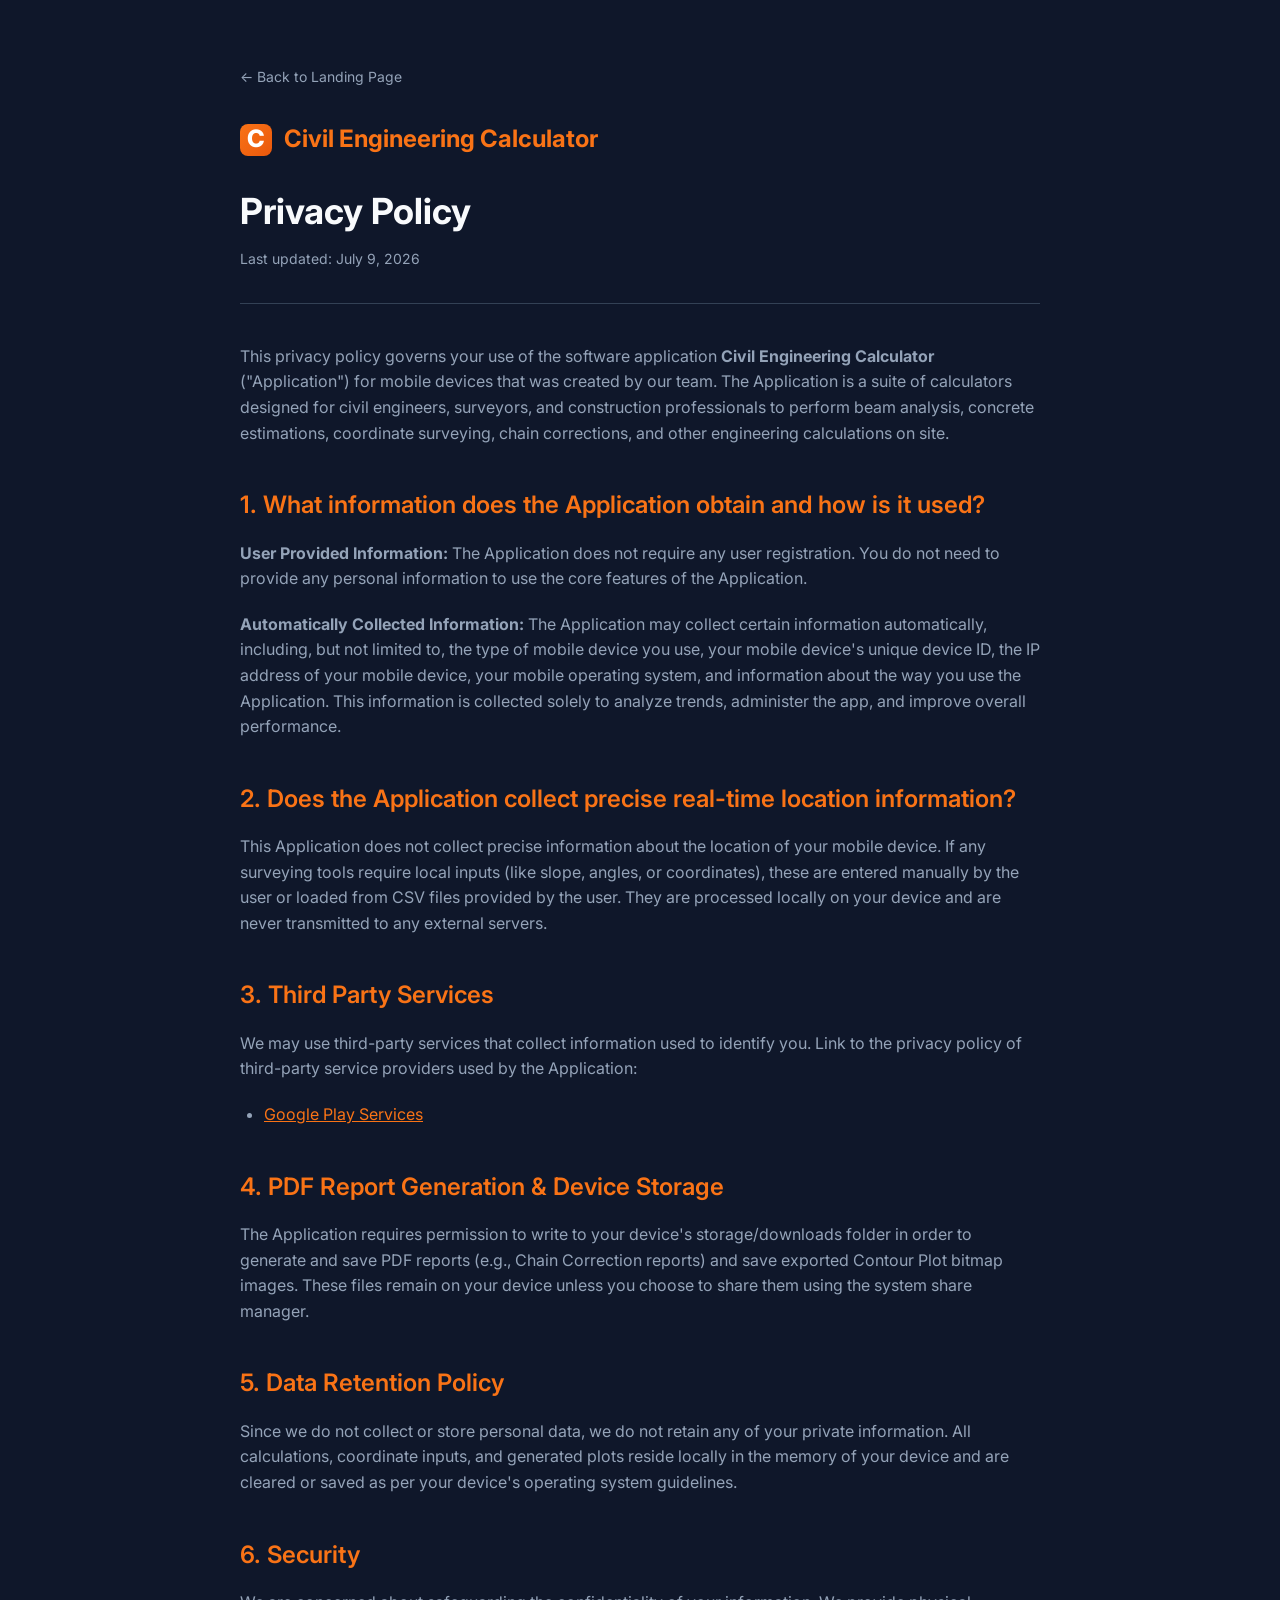
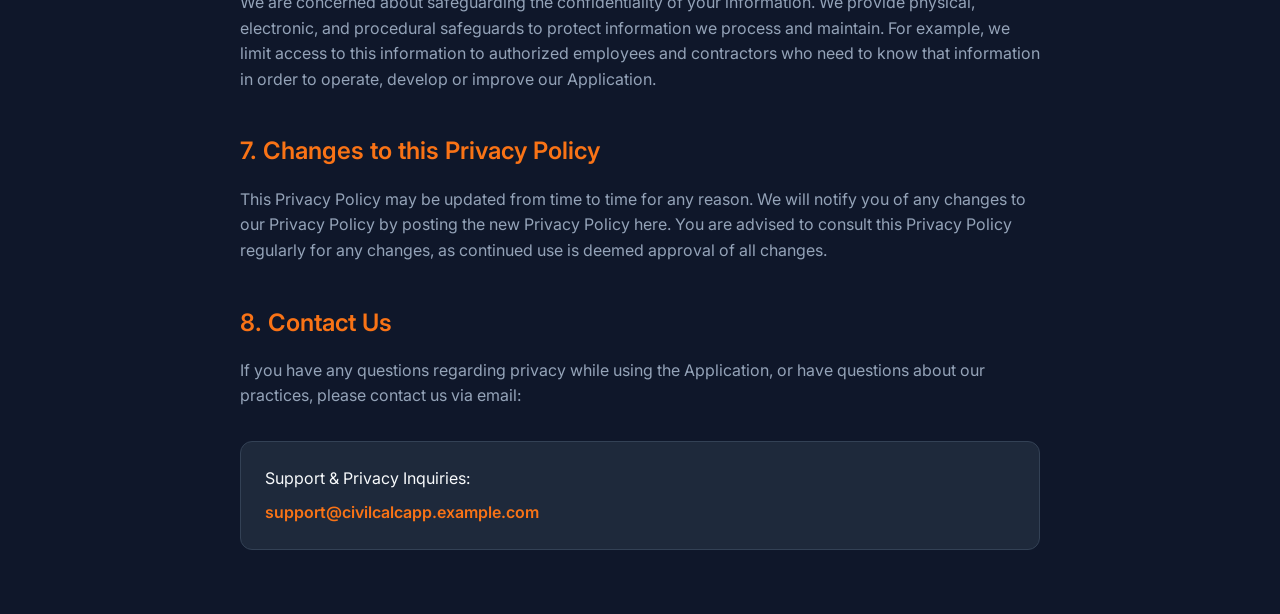
==== privacy.html @ 0c4109f0 "Initial commit of landing page and privacy policy" ====
<!DOCTYPE html>
<html lang="en">
<head>
    <meta charset="UTF-8">
    <meta name="viewport" content="width=device-width, initial-scale=1.0">
    <title>Privacy Policy - Civil Engineering Calculator</title>
    <link rel="preconnect" href="https://fonts.googleapis.com">
    <link rel="preconnect" href="https://fonts.gstatic.com" crossorigin>
    <link href="https://fonts.googleapis.com/css2?family=Inter:wght@300;400;500;600;700&display=swap" rel="stylesheet">
    <style>
        :root {
            --primary: #f97316;
            --primary-dark: #ea580c;
            --bg: #0f172a;
            --card-bg: #1e293b;
            --text: #f8fafc;
            --text-muted: #94a3b8;
            --border: #334155;
        }

        body {
            font-family: 'Inter', sans-serif;
            background-color: var(--bg);
            color: var(--text);
            line-height: 1.6;
            margin: 0;
            padding: 0;
        }

        .container {
            max-width: 800px;
            margin: 0 auto;
            padding: 4rem 2rem;
        }

        .header {
            border-bottom: 1px solid var(--border);
            padding-bottom: 2rem;
            margin-bottom: 2.5rem;
        }

        .logo {
            display: inline-flex;
            align-items: center;
            gap: 0.75rem;
            color: var(--primary);
            font-weight: 700;
            font-size: 1.5rem;
            text-decoration: none;
            margin-bottom: 1.5rem;
        }

        .logo-icon {
            width: 32px;
            height: 32px;
            background: linear-gradient(135deg, var(--primary), var(--primary-dark));
            border-radius: 8px;
            display: flex;
            align-items: center;
            justify-content: center;
            color: white;
            font-weight: 800;
        }

        h1 {
            font-size: 2.25rem;
            font-weight: 700;
            margin: 0 0 0.5rem 0;
        }

        .last-updated {
            color: var(--text-muted);
            font-size: 0.875rem;
        }

        h2 {
            font-size: 1.5rem;
            font-weight: 600;
            margin-top: 2.5rem;
            margin-bottom: 1rem;
            color: var(--primary);
        }

        p, ul, li {
            color: var(--text-muted);
            font-size: 1rem;
        }

        p {
            margin-bottom: 1.25rem;
        }

        ul {
            padding-left: 1.5rem;
            margin-bottom: 1.5rem;
        }

        li {
            margin-bottom: 0.5rem;
        }

        .contact-card {
            background-color: var(--card-bg);
            border: 1px solid var(--border);
            border-radius: 12px;
            padding: 1.5rem;
            margin-top: 2rem;
        }

        .contact-card p {
            margin: 0;
            color: var(--text);
        }

        .contact-email {
            display: inline-block;
            margin-top: 0.5rem;
            color: var(--primary);
            text-decoration: none;
            font-weight: 600;
            transition: color 0.2s;
        }

        .contact-email:hover {
            color: var(--primary-dark);
        }

        .back-link {
            display: inline-flex;
            align-items: center;
            gap: 0.5rem;
            color: var(--text-muted);
            text-decoration: none;
            font-size: 0.875rem;
            margin-bottom: 2rem;
            transition: color 0.2s;
        }

        .back-link:hover {
            color: var(--primary);
        }
    </style>
</head>
<body>
    <div class="container">
        <a href="index.html" class="back-link">
            ← Back to Landing Page
        </a>
        
        <div class="header">
            <a href="index.html" class="logo">
                <div class="logo-icon">C</div>
                <span>Civil Engineering Calculator</span>
            </a>
            <h1>Privacy Policy</h1>
            <div class="last-updated">Last updated: July 9, 2026</div>
        </div>

        <p>This privacy policy governs your use of the software application <strong>Civil Engineering Calculator</strong> ("Application") for mobile devices that was created by our team. The Application is a suite of calculators designed for civil engineers, surveyors, and construction professionals to perform beam analysis, concrete estimations, coordinate surveying, chain corrections, and other engineering calculations on site.</p>

        <h2>1. What information does the Application obtain and how is it used?</h2>
        <p><strong>User Provided Information:</strong> The Application does not require any user registration. You do not need to provide any personal information to use the core features of the Application.</p>
        <p><strong>Automatically Collected Information:</strong> The Application may collect certain information automatically, including, but not limited to, the type of mobile device you use, your mobile device's unique device ID, the IP address of your mobile device, your mobile operating system, and information about the way you use the Application. This information is collected solely to analyze trends, administer the app, and improve overall performance.</p>

        <h2>2. Does the Application collect precise real-time location information?</h2>
        <p>This Application does not collect precise information about the location of your mobile device. If any surveying tools require local inputs (like slope, angles, or coordinates), these are entered manually by the user or loaded from CSV files provided by the user. They are processed locally on your device and are never transmitted to any external servers.</p>

        <h2>3. Third Party Services</h2>
        <p>We may use third-party services that collect information used to identify you. Link to the privacy policy of third-party service providers used by the Application:</p>
        <ul>
            <li><a href="https://www.google.com/policies/privacy/" target="_blank" rel="noopener noreferrer" style="color: var(--primary);">Google Play Services</a></li>
        </ul>

        <h2>4. PDF Report Generation & Device Storage</h2>
        <p>The Application requires permission to write to your device's storage/downloads folder in order to generate and save PDF reports (e.g., Chain Correction reports) and save exported Contour Plot bitmap images. These files remain on your device unless you choose to share them using the system share manager.</p>

        <h2>5. Data Retention Policy</h2>
        <p>Since we do not collect or store personal data, we do not retain any of your private information. All calculations, coordinate inputs, and generated plots reside locally in the memory of your device and are cleared or saved as per your device's operating system guidelines.</p>

        <h2>6. Security</h2>
        <p>We are concerned about safeguarding the confidentiality of your information. We provide physical, electronic, and procedural safeguards to protect information we process and maintain. For example, we limit access to this information to authorized employees and contractors who need to know that information in order to operate, develop or improve our Application.</p>

        <h2>7. Changes to this Privacy Policy</h2>
        <p>This Privacy Policy may be updated from time to time for any reason. We will notify you of any changes to our Privacy Policy by posting the new Privacy Policy here. You are advised to consult this Privacy Policy regularly for any changes, as continued use is deemed approval of all changes.</p>

        <h2>8. Contact Us</h2>
        <p>If you have any questions regarding privacy while using the Application, or have questions about our practices, please contact us via email:</p>
        <div class="contact-card">
            <p>Support & Privacy Inquiries:</p>
            <a href="mailto:support@civilcalcapp.example.com" class="contact-email">support@civilcalcapp.example.com</a>
        </div>
    </div>
</body>
</html>
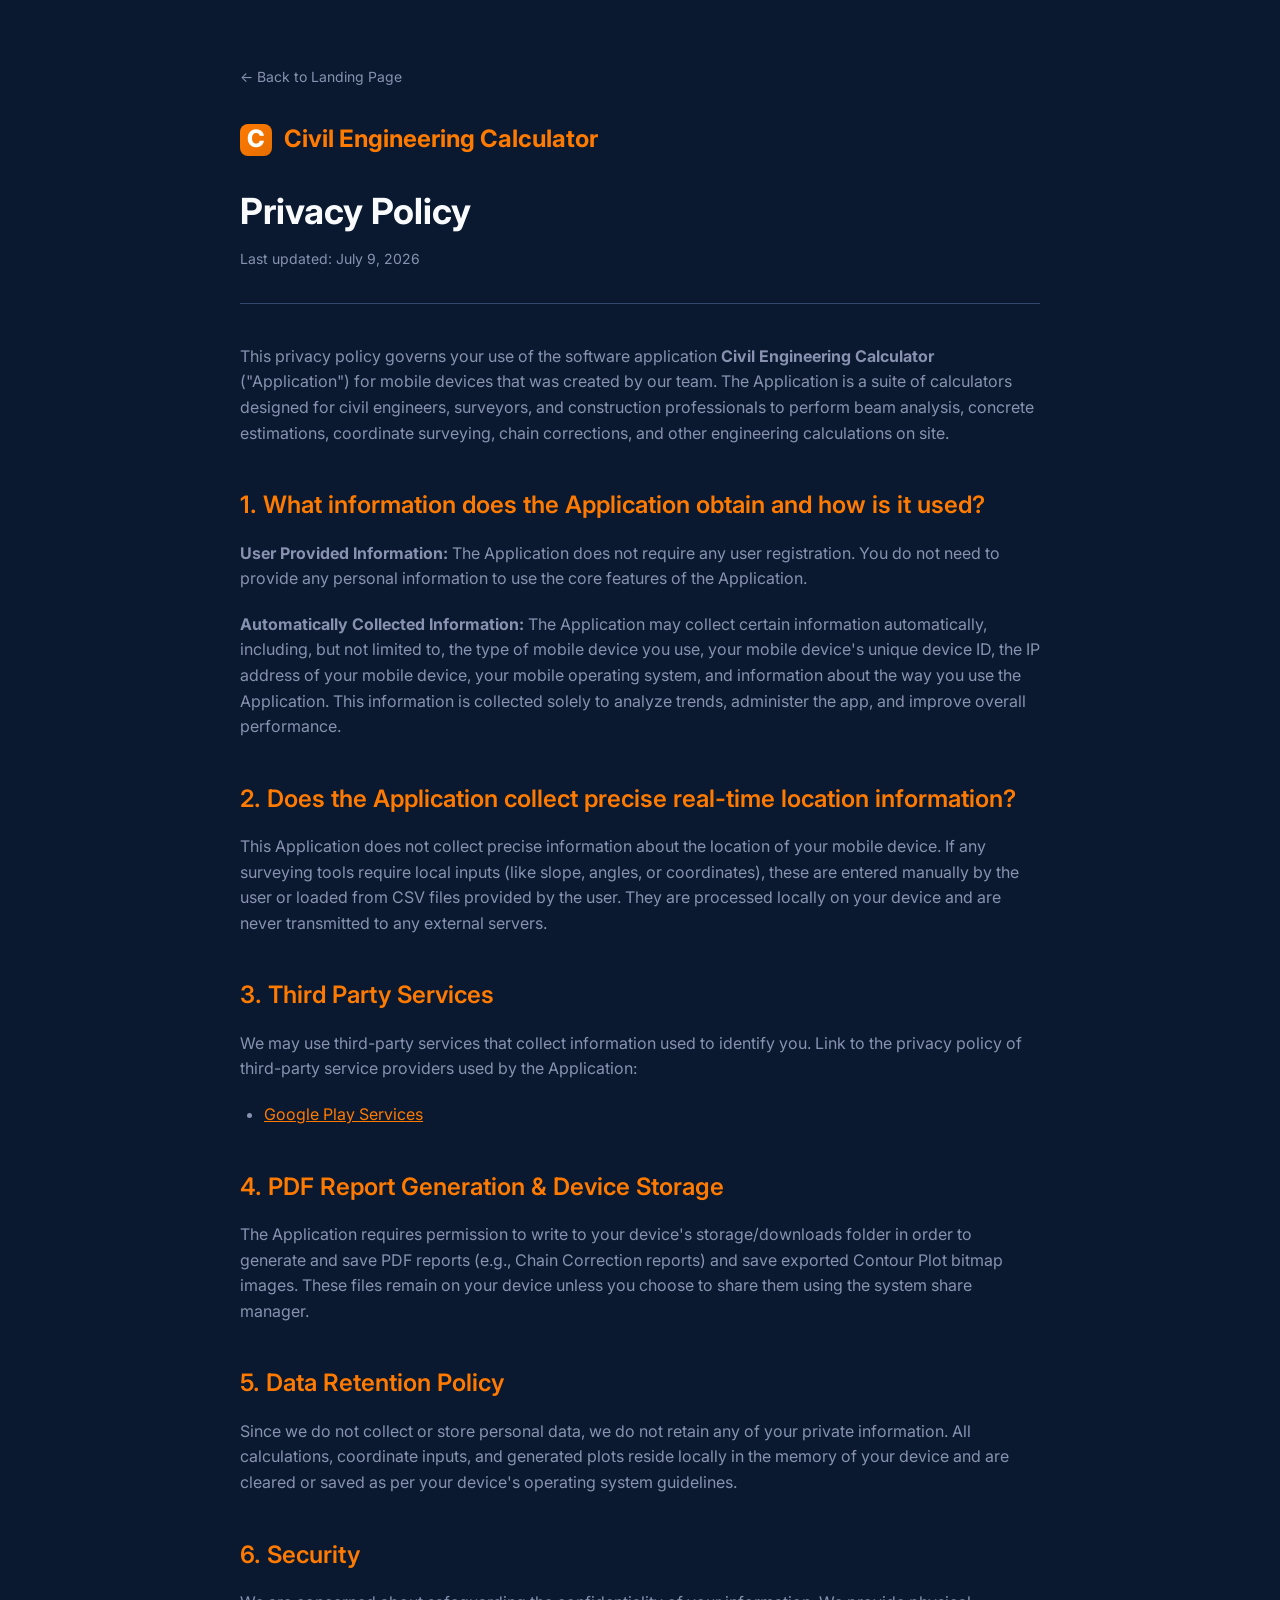
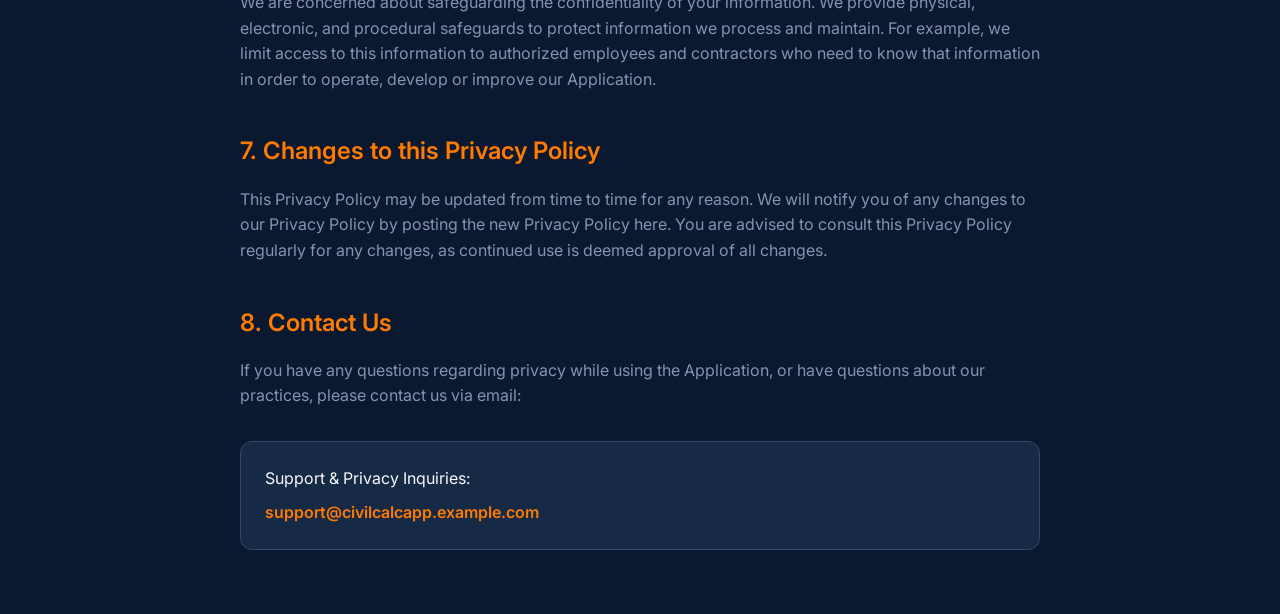
==== commit 338dc5af: "Update palette to Orange/Navy, add screenshots gallery, and integrate cover banner image" ====
--- a/privacy.html
+++ b/privacy.html
@@ -9,13 +9,13 @@
     <link href="https://fonts.googleapis.com/css2?family=Inter:wght@300;400;500;600;700&display=swap" rel="stylesheet">
     <style>
         :root {
-            --primary: #f97316;
-            --primary-dark: #ea580c;
-            --bg: #0f172a;
-            --card-bg: #1e293b;
+            --primary: #ff7a00;
+            --primary-dark: #e66e00;
+            --bg: #0a192f;
+            --card-bg: #172a45;
             --text: #f8fafc;
-            --text-muted: #94a3b8;
-            --border: #334155;
+            --text-muted: #8892b0;
+            --border: #30486b;
         }
 
         body {
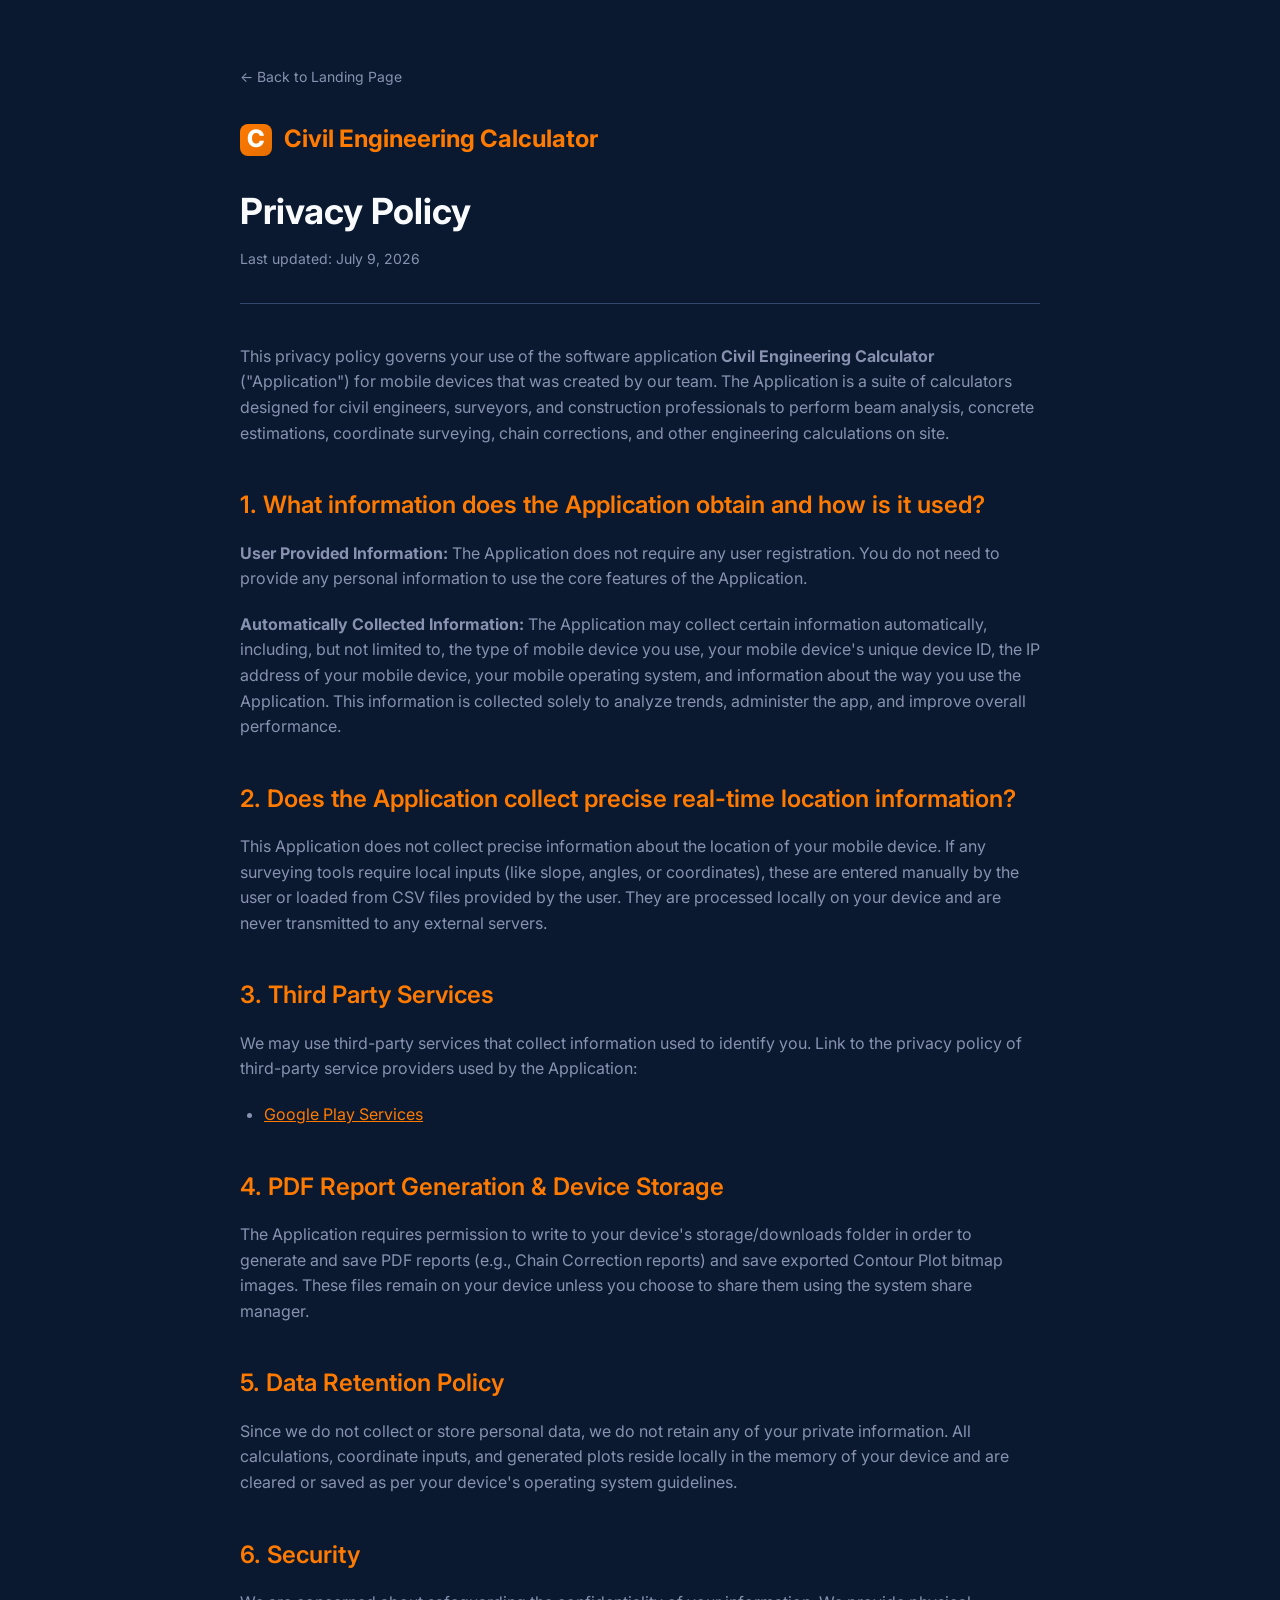
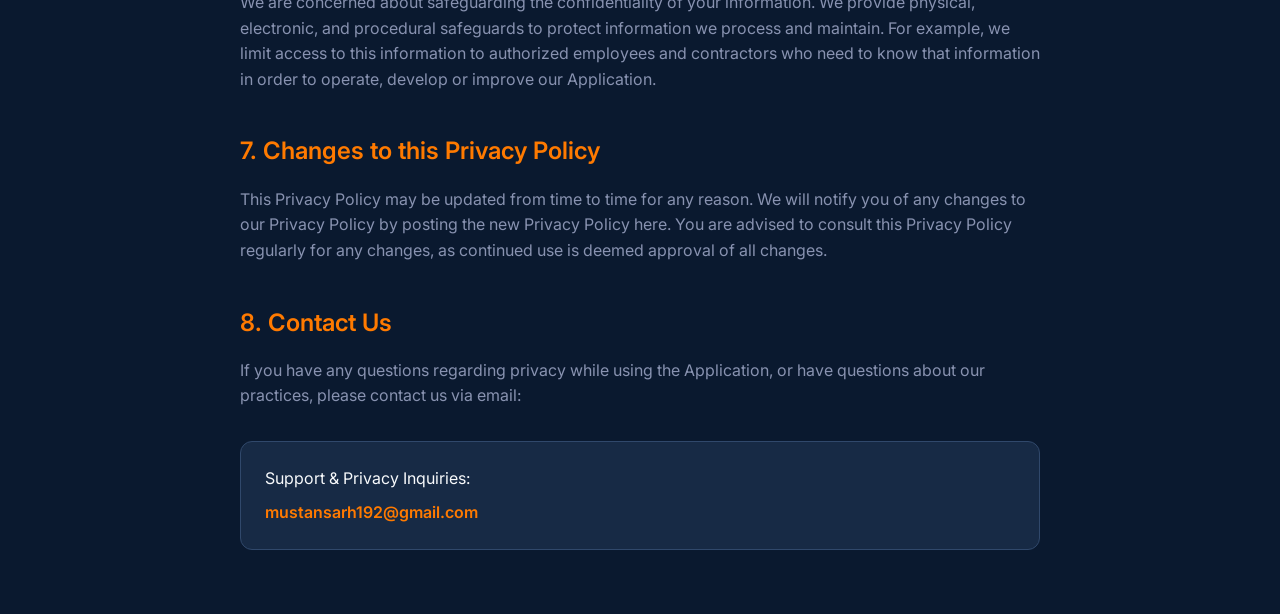
==== commit aa4002a8: "Configure Hero poster, add categorized screenshot tabs, and update email address to mustansarh192@gm" ====
--- a/privacy.html
+++ b/privacy.html
@@ -187,7 +187,7 @@
         <p>If you have any questions regarding privacy while using the Application, or have questions about our practices, please contact us via email:</p>
         <div class="contact-card">
             <p>Support & Privacy Inquiries:</p>
-            <a href="mailto:support@civilcalcapp.example.com" class="contact-email">support@civilcalcapp.example.com</a>
+            <a href="mailto:mustansarh192@gmail.com" class="contact-email">mustansarh192@gmail.com</a>
         </div>
     </div>
 </body>
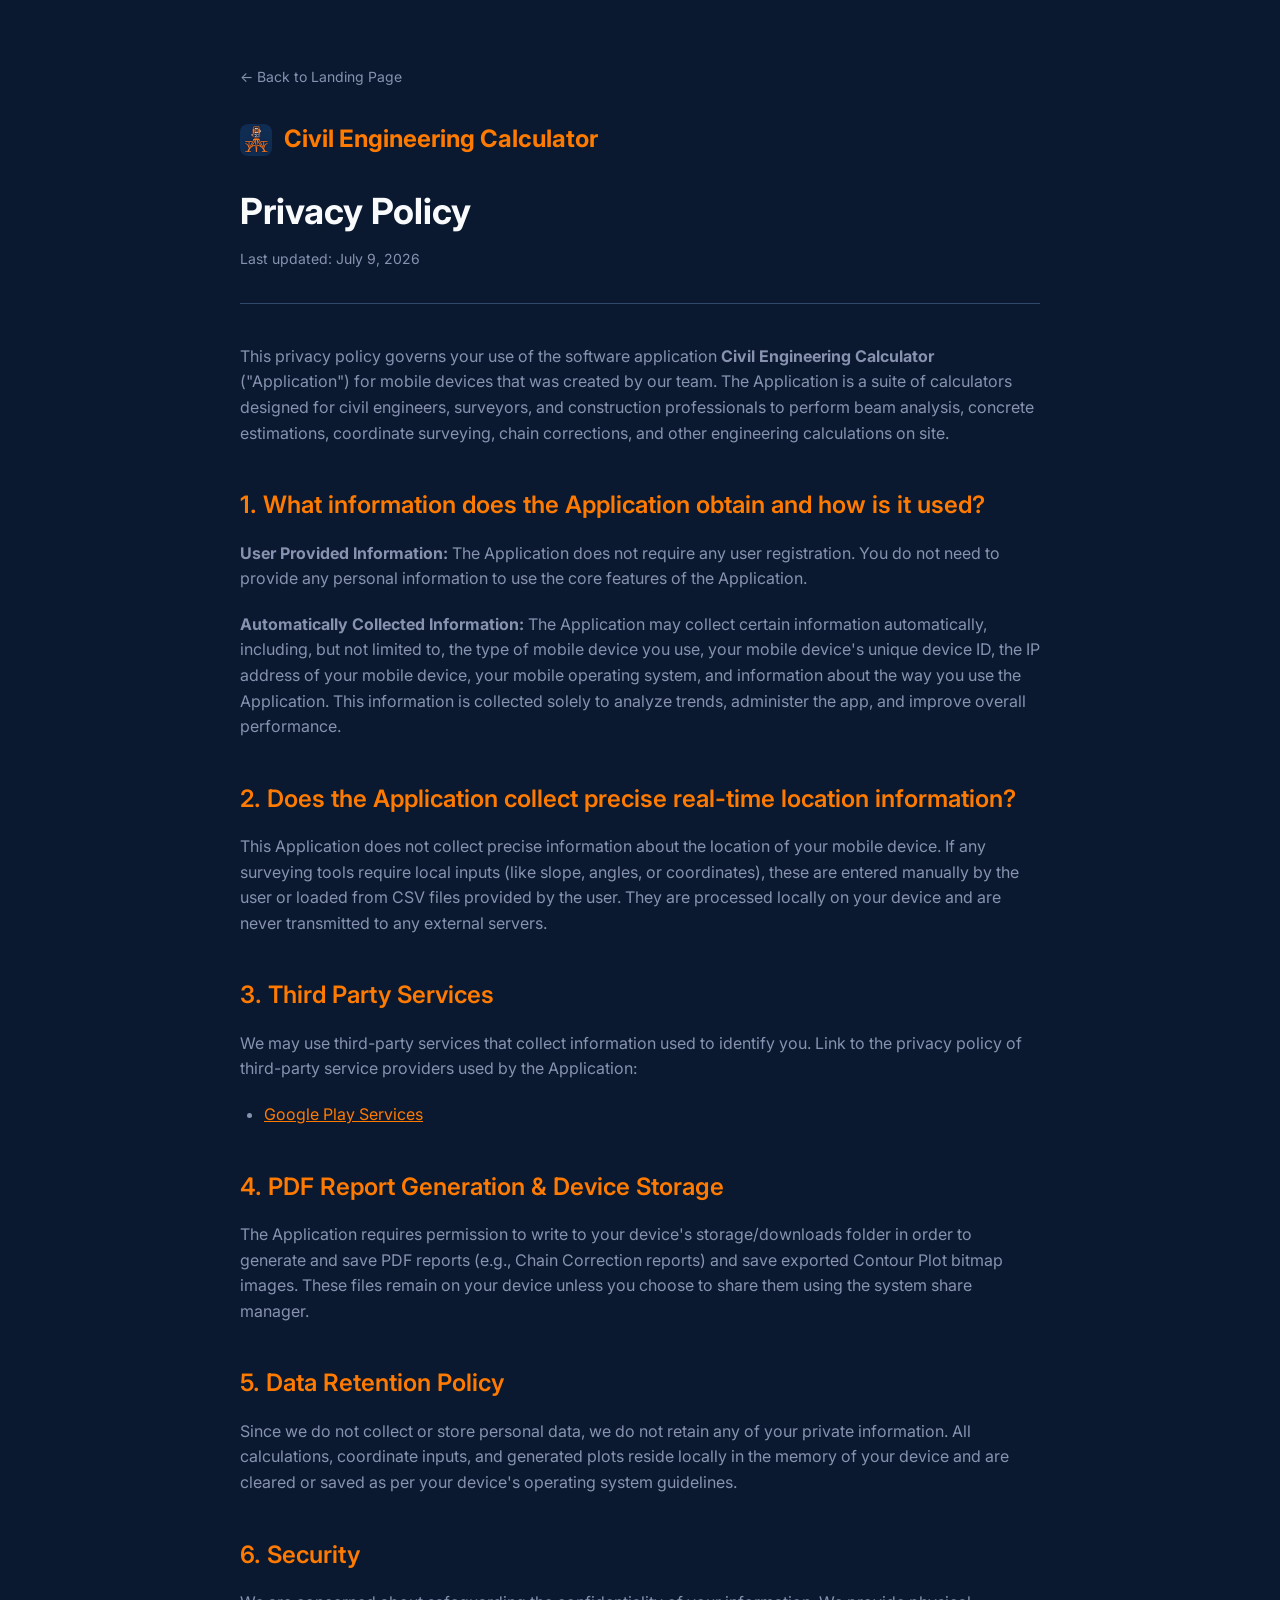
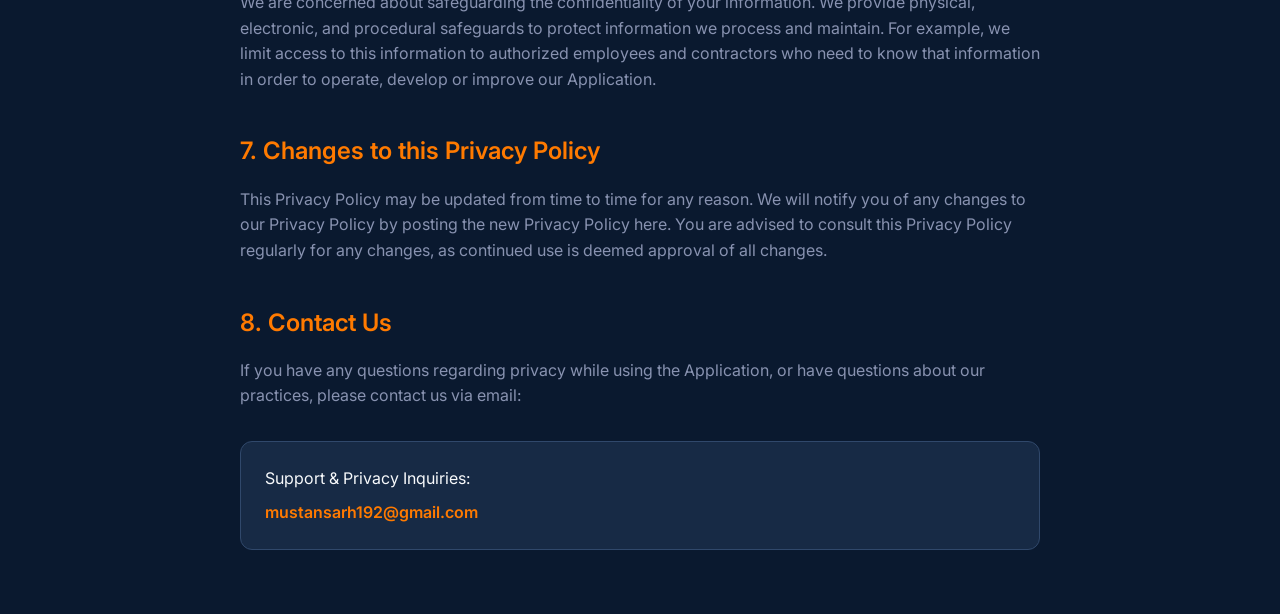
==== commit c4f0e8bc: "Update logo to icon_app.png and brand name to Civil Engineering Calculator" ====
--- a/privacy.html
+++ b/privacy.html
@@ -50,16 +50,11 @@
             margin-bottom: 1.5rem;
         }
 
-        .logo-icon {
+        .logo-img {
             width: 32px;
             height: 32px;
-            background: linear-gradient(135deg, var(--primary), var(--primary-dark));
+            object-fit: contain;
             border-radius: 8px;
-            display: flex;
-            align-items: center;
-            justify-content: center;
-            color: white;
-            font-weight: 800;
         }
 
         h1 {
@@ -149,7 +144,7 @@
         
         <div class="header">
             <a href="index.html" class="logo">
-                <div class="logo-icon">C</div>
+                <img src="icon_app.png" alt="Civil Engineering Calculator Logo" class="logo-img">
                 <span>Civil Engineering Calculator</span>
             </a>
             <h1>Privacy Policy</h1>
